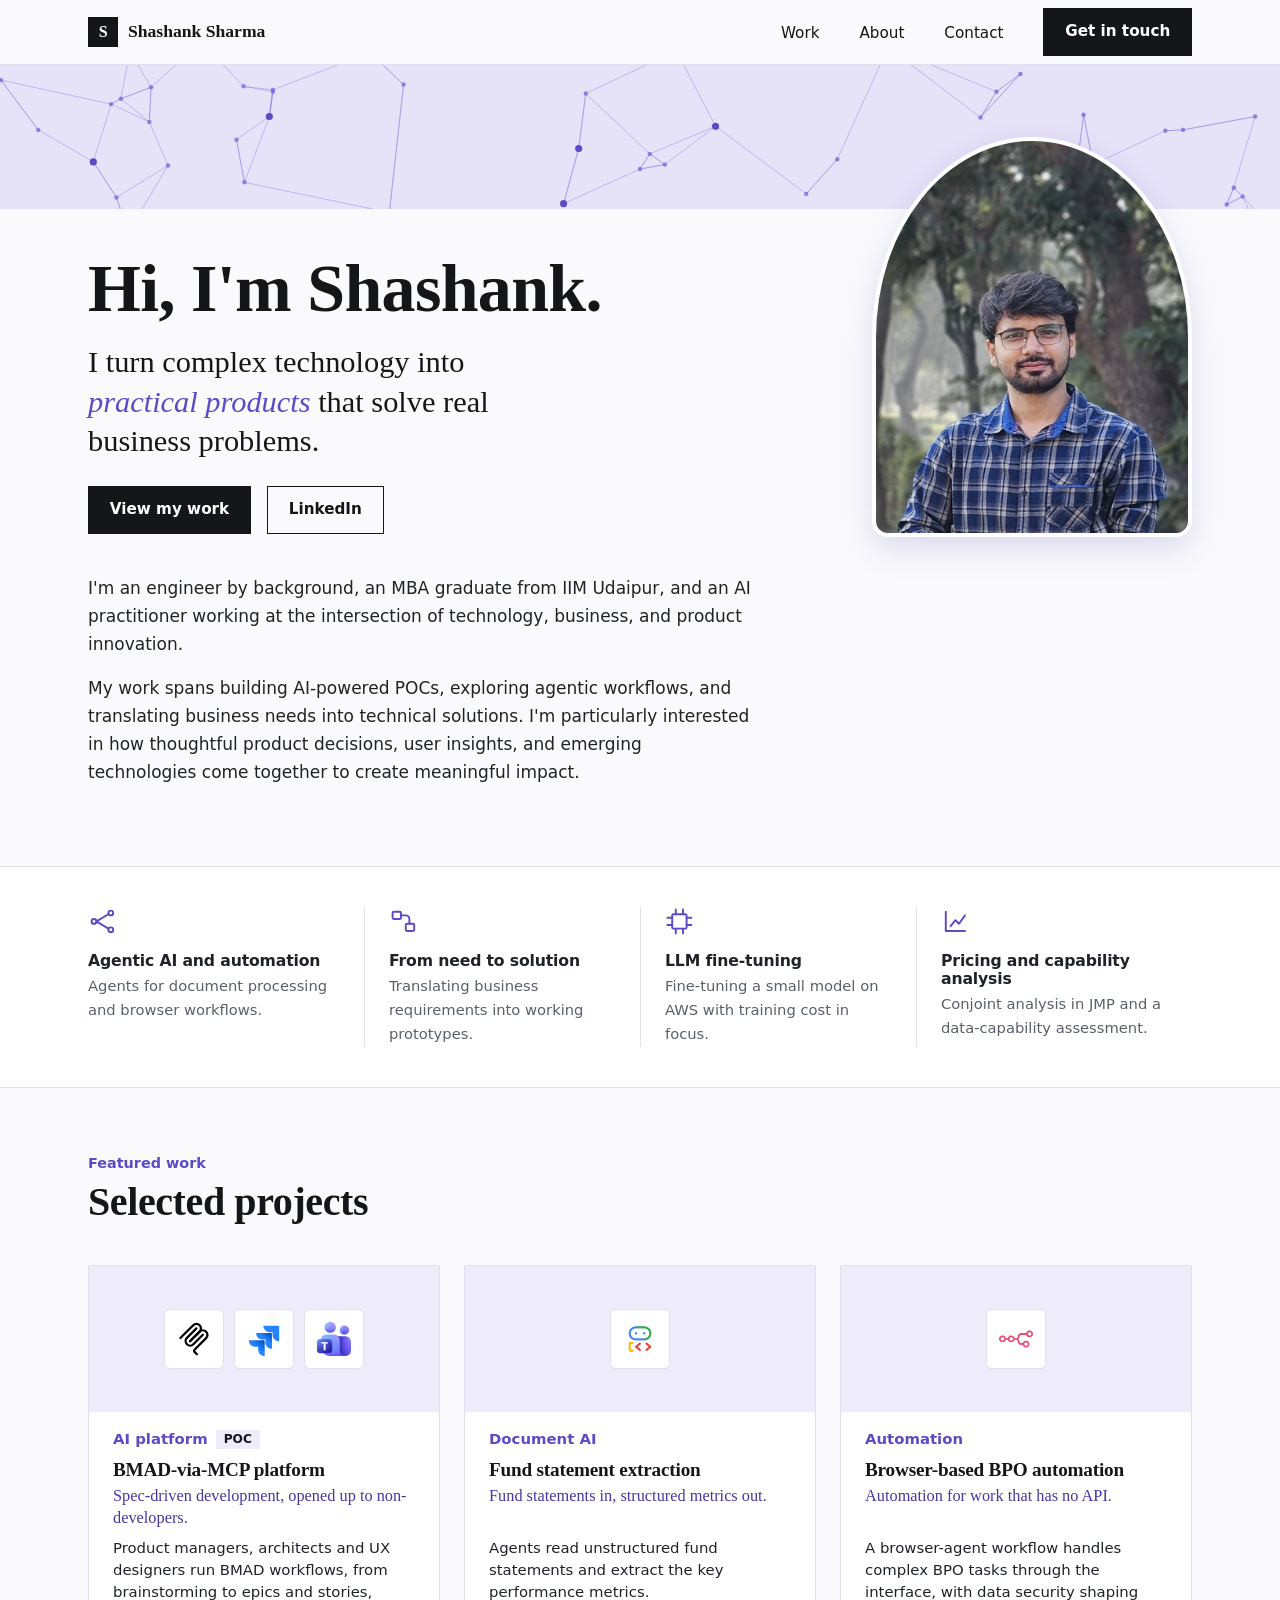
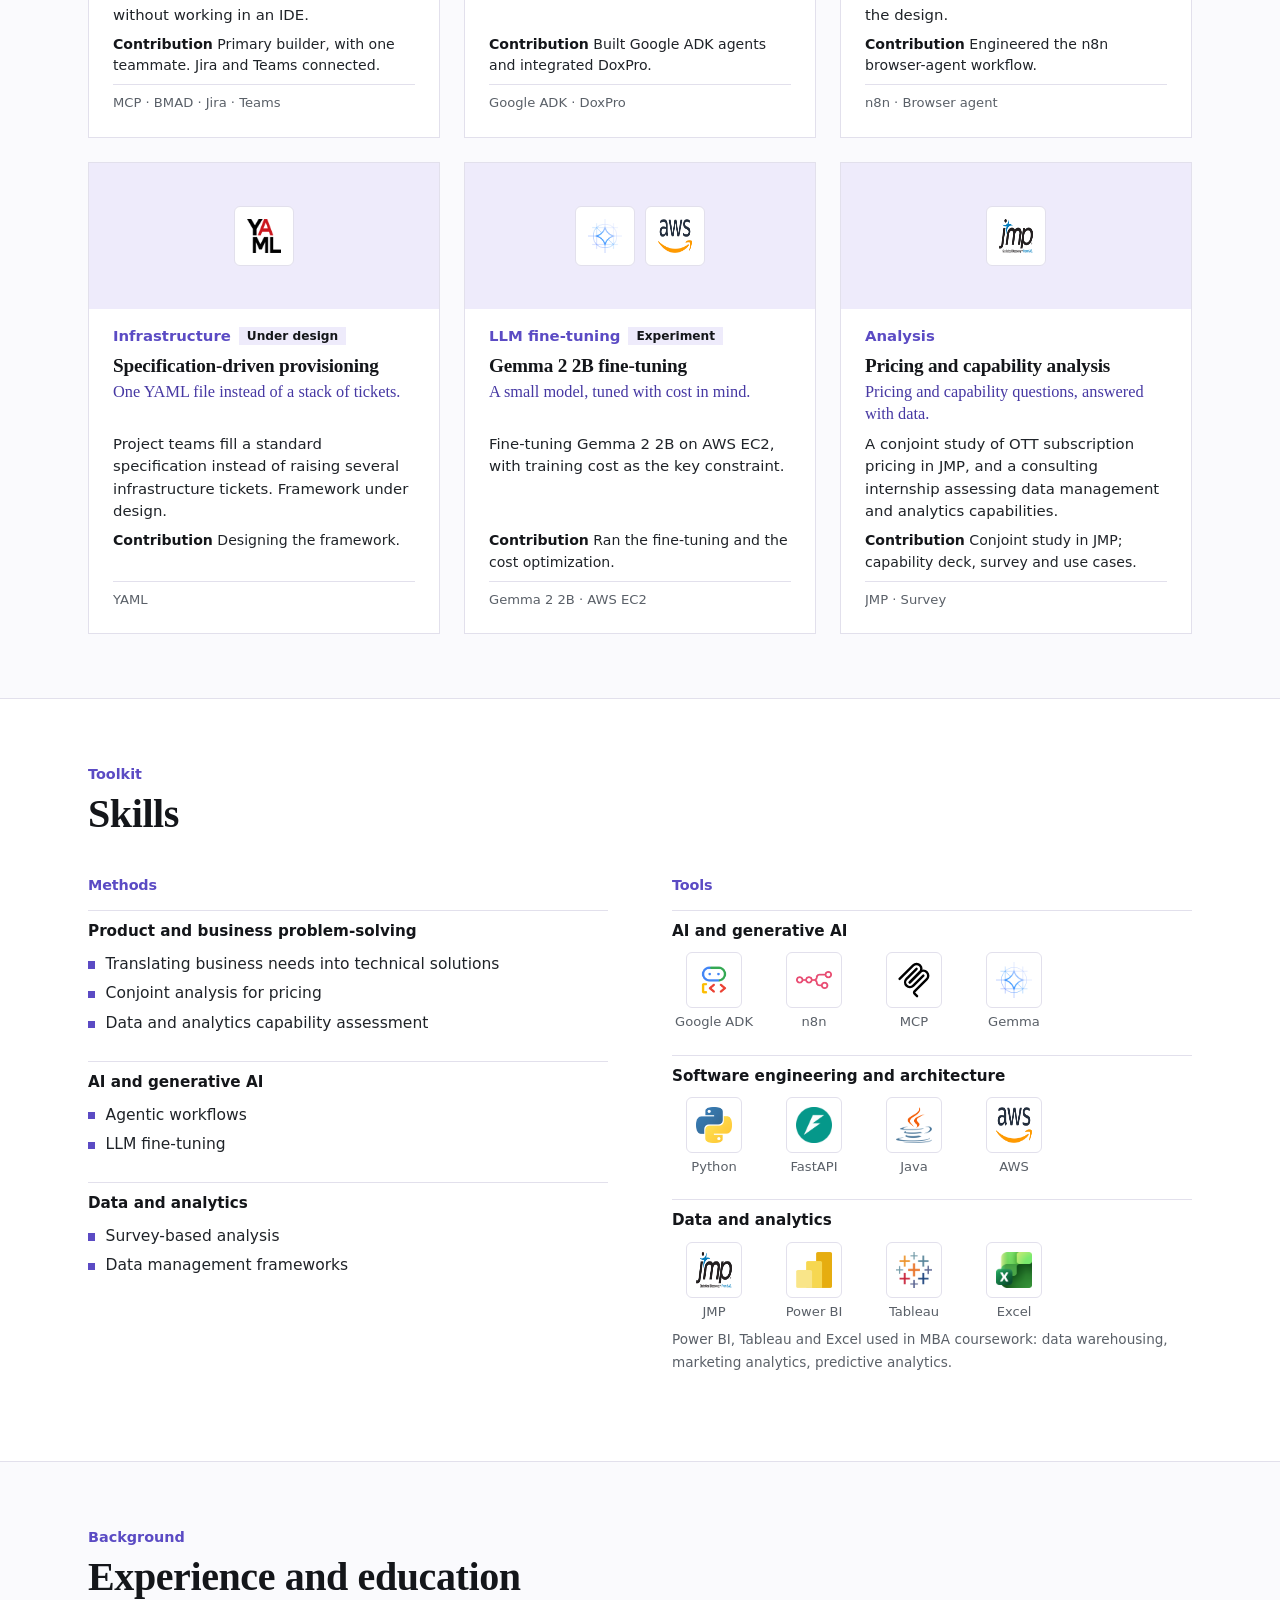
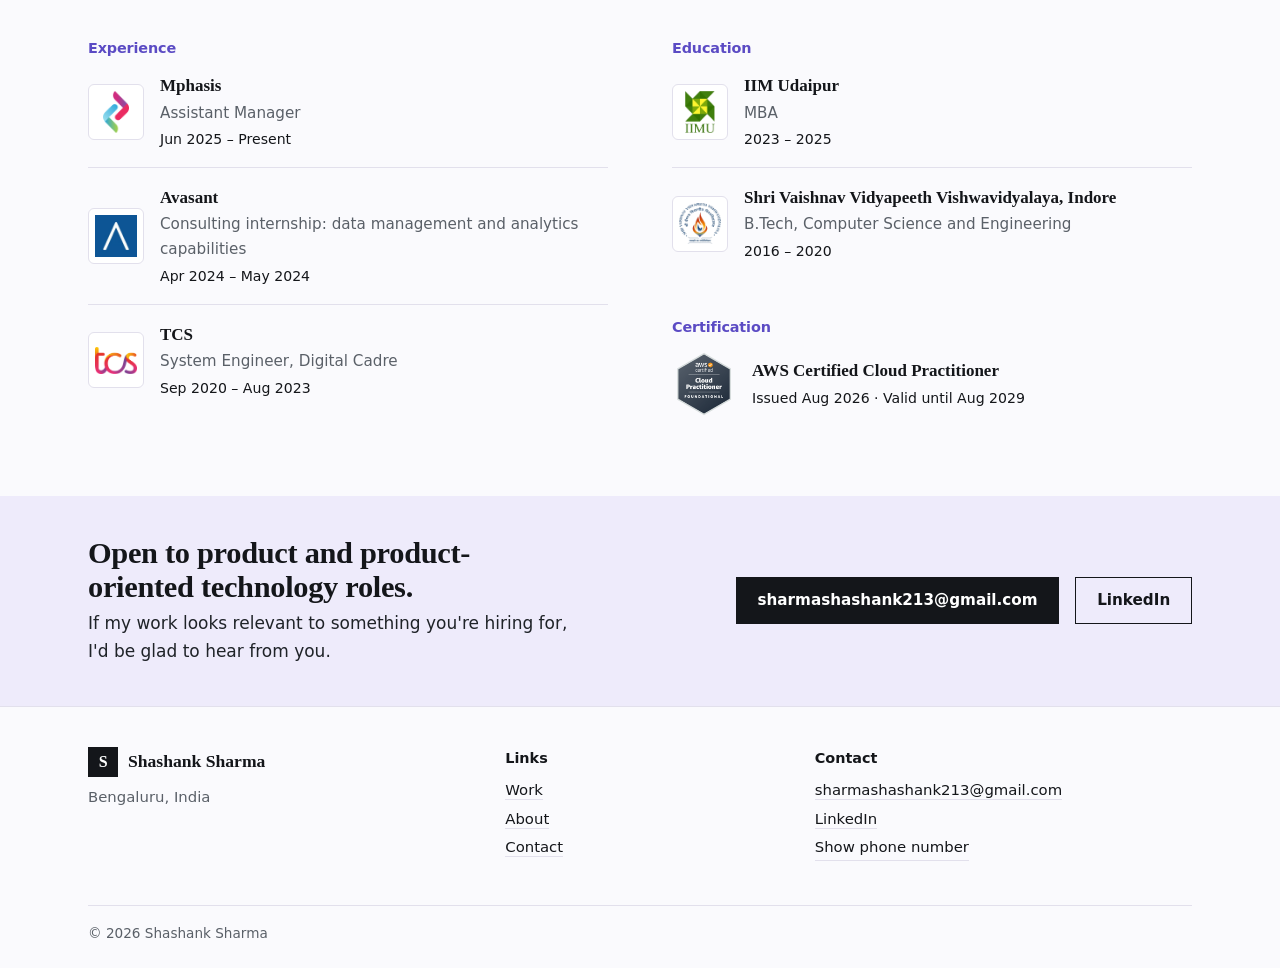
==== index.html @ fd6fa252 "Add files via upload" ====
<!doctype html>
<html lang="en"><head><meta charset="utf-8"><meta name="viewport" content="width=device-width,initial-scale=1">
<title>Shashank Sharma — Product and AI work</title>
<meta name="description" content="Portfolio of Shashank Sharma: AI proofs of concept, agentic workflows and business-focused technology work.">
<meta name="theme-color" content="#14161A">
<link rel="stylesheet" href="assets/css/tokens.css"><link rel="stylesheet" href="assets/css/base.css"><link rel="stylesheet" href="assets/css/components.css">
</head><body>
<a class="skip" href="#main">Skip to content</a>
<header class="site-header"><div class="wrap">
  <a class="brand" href="#top"><span class="mark" aria-hidden="true">S</span>Shashank Sharma</a>
  <nav class="nav" aria-label="Primary"><button class="nav-toggle" aria-expanded="false" aria-controls="nav-list">Menu</button>
  <ul id="nav-list"><li><a href="#work">Work</a></li><li><a href="#about">About</a></li><li><a href="#contact">Contact</a></li><li><a class="btn dark" href="mailto:sharmashashank213@gmail.com">Get in touch</a></li></ul></nav>
</div></header>
<main id="main">
<section class="hero" id="top">
  <div class="cover" aria-hidden="true"><svg viewBox="0 0 1440 240" preserveAspectRatio="xMidYMid slice" focusable="false"><g class="cl"><line x1="651" y1="133" x2="659" y2="71"/><line x1="651" y1="133" x2="634" y2="195"/><line x1="1331" y1="112" x2="1311" y2="113"/><line x1="1331" y1="112" x2="1412" y2="97"/><line x1="731" y1="139" x2="748" y2="151"/><line x1="731" y1="139" x2="720" y2="156"/><line x1="266" y1="123" x2="303" y2="97"/><line x1="266" y1="123" x2="275" y2="171"/><line x1="907" y1="184" x2="942" y2="145"/><line x1="907" y1="184" x2="805" y2="108"/><line x1="136" y1="77" x2="125" y2="83"/><line x1="136" y1="77" x2="170" y2="64"/><line x1="131" y1="188" x2="144" y2="228"/><line x1="131" y1="188" x2="105" y2="148"/><line x1="999" y1="19" x2="1103" y2="98"/><line x1="999" y1="19" x2="1121" y2="69"/><line x1="1414" y1="222" x2="1437" y2="229"/><line x1="1414" y1="222" x2="1398" y2="187"/><line x1="942" y1="145" x2="907" y2="184"/><line x1="942" y1="145" x2="999" y2="19"/><line x1="227" y1="13" x2="274" y2="63"/><line x1="227" y1="13" x2="170" y2="64"/><line x1="761" y1="23" x2="805" y2="108"/><line x1="761" y1="23" x2="659" y2="71"/><line x1="274" y1="63" x2="307" y2="69"/><line x1="274" y1="63" x2="307" y2="67"/><line x1="43" y1="112" x2="1" y2="56"/><line x1="43" y1="112" x2="105" y2="148"/><line x1="634" y1="195" x2="651" y2="133"/><line x1="634" y1="195" x2="720" y2="156"/><line x1="748" y1="151" x2="731" y2="139"/><line x1="748" y1="151" x2="720" y2="156"/><line x1="720" y1="156" x2="731" y2="139"/><line x1="720" y1="156" x2="748" y2="151"/><line x1="659" y1="71" x2="651" y2="133"/><line x1="659" y1="71" x2="731" y2="139"/><line x1="1437" y1="229" x2="1414" y2="222"/><line x1="1437" y1="229" x2="1398" y2="187"/><line x1="1210" y1="166" x2="1230" y2="151"/><line x1="1210" y1="166" x2="1219" y2="95"/><line x1="454" y1="61" x2="416" y2="25"/><line x1="454" y1="61" x2="438" y2="205"/><line x1="416" y1="25" x2="454" y2="61"/><line x1="416" y1="25" x2="307" y2="67"/><line x1="1103" y1="98" x2="1121" y2="69"/><line x1="1103" y1="98" x2="1148" y2="49"/><line x1="1219" y1="95" x2="1230" y2="151"/><line x1="1219" y1="95" x2="1210" y2="166"/><line x1="1380" y1="196" x2="1398" y2="187"/><line x1="1380" y1="196" x2="1388" y2="177"/><line x1="1" y1="56" x2="43" y2="112"/><line x1="1" y1="56" x2="125" y2="83"/><line x1="1311" y1="113" x2="1331" y2="112"/><line x1="1311" y1="113" x2="1230" y2="151"/><line x1="1412" y1="97" x2="1331" y2="112"/><line x1="1412" y1="97" x2="1388" y2="177"/><line x1="105" y1="148" x2="131" y2="188"/><line x1="105" y1="148" x2="125" y2="83"/><line x1="1121" y1="69" x2="1148" y2="49"/><line x1="1121" y1="69" x2="1103" y2="98"/><line x1="125" y1="83" x2="136" y2="77"/><line x1="125" y1="83" x2="168" y2="103"/><line x1="1388" y1="177" x2="1398" y2="187"/><line x1="1388" y1="177" x2="1380" y2="196"/><line x1="170" y1="64" x2="136" y2="77"/><line x1="170" y1="64" x2="168" y2="103"/><line x1="146" y1="23" x2="170" y2="64"/><line x1="146" y1="23" x2="136" y2="77"/><line x1="1148" y1="49" x2="1121" y2="69"/><line x1="1148" y1="49" x2="1103" y2="98"/><line x1="805" y1="108" x2="748" y2="151"/><line x1="805" y1="108" x2="731" y2="139"/><line x1="275" y1="171" x2="266" y2="123"/><line x1="275" y1="171" x2="303" y2="97"/><line x1="189" y1="152" x2="168" y2="103"/><line x1="189" y1="152" x2="131" y2="188"/><line x1="168" y1="103" x2="170" y2="64"/><line x1="168" y1="103" x2="136" y2="77"/><line x1="307" y1="69" x2="307" y2="67"/><line x1="307" y1="69" x2="303" y2="97"/><line x1="1398" y1="187" x2="1388" y2="177"/><line x1="1398" y1="187" x2="1380" y2="196"/><line x1="438" y1="205" x2="454" y2="61"/><line x1="438" y1="205" x2="275" y2="171"/><line x1="303" y1="97" x2="307" y2="69"/><line x1="303" y1="97" x2="307" y2="67"/><line x1="1230" y1="151" x2="1210" y2="166"/><line x1="1230" y1="151" x2="1219" y2="95"/><line x1="144" y1="228" x2="131" y2="188"/><line x1="144" y1="228" x2="189" y2="152"/><line x1="307" y1="67" x2="307" y2="69"/><line x1="307" y1="67" x2="303" y2="97"/></g><g class="cn"><circle cx="651" cy="133" r="4" class="hi"/><circle cx="1331" cy="112" r="2.5" class=""/><circle cx="731" cy="139" r="2.5" class=""/><circle cx="266" cy="123" r="2.5" class=""/><circle cx="907" cy="184" r="2.5" class=""/><circle cx="136" cy="77" r="2.5" class=""/><circle cx="131" cy="188" r="2.5" class=""/><circle cx="999" cy="19" r="4" class="hi"/><circle cx="1414" cy="222" r="2.5" class=""/><circle cx="942" cy="145" r="2.5" class=""/><circle cx="227" cy="13" r="2.5" class=""/><circle cx="761" cy="23" r="2.5" class=""/><circle cx="274" cy="63" r="2.5" class=""/><circle cx="43" cy="112" r="2.5" class=""/><circle cx="634" cy="195" r="4" class="hi"/><circle cx="748" cy="151" r="2.5" class=""/><circle cx="720" cy="156" r="2.5" class=""/><circle cx="659" cy="71" r="2.5" class=""/><circle cx="1437" cy="229" r="2.5" class=""/><circle cx="1210" cy="166" r="2.5" class=""/><circle cx="454" cy="61" r="2.5" class=""/><circle cx="416" cy="25" r="4" class="hi"/><circle cx="1103" cy="98" r="2.5" class=""/><circle cx="1219" cy="95" r="2.5" class=""/><circle cx="1380" cy="196" r="2.5" class=""/><circle cx="1" cy="56" r="2.5" class=""/><circle cx="1311" cy="113" r="2.5" class=""/><circle cx="1412" cy="97" r="2.5" class=""/><circle cx="105" cy="148" r="4" class="hi"/><circle cx="1121" cy="69" r="2.5" class=""/><circle cx="125" cy="83" r="2.5" class=""/><circle cx="1388" cy="177" r="2.5" class=""/><circle cx="170" cy="64" r="2.5" class=""/><circle cx="146" cy="23" r="2.5" class=""/><circle cx="1148" cy="49" r="2.5" class=""/><circle cx="805" cy="108" r="4" class="hi"/><circle cx="275" cy="171" r="2.5" class=""/><circle cx="189" cy="152" r="2.5" class=""/><circle cx="168" cy="103" r="2.5" class=""/><circle cx="307" cy="69" r="2.5" class=""/><circle cx="1398" cy="187" r="2.5" class=""/><circle cx="438" cy="205" r="2.5" class=""/><circle cx="303" cy="97" r="4" class="hi"/><circle cx="1230" cy="151" r="2.5" class=""/><circle cx="144" cy="228" r="2.5" class=""/><circle cx="307" cy="67" r="2.5" class=""/></g></svg></div>
  <div class="wrap hero-grid">
    <div class="hero-text">
      <h1>Hi, I'm Shashank.</h1>
      <p class="position">I turn complex technology into <em>practical products</em> that solve real business problems.</p>
      <div class="btns"><a class="btn dark" href="#work">View my work</a><a class="btn" href="https://www.linkedin.com/in/shashank-sharma-iimu/" rel="noopener">LinkedIn</a></div>
      <p>I'm an engineer by background, an MBA graduate from IIM Udaipur, and an AI practitioner working at the intersection of technology, business, and product innovation.</p>
      <p>My work spans building AI-powered POCs, exploring agentic workflows, and translating business needs into technical solutions. I'm particularly interested in how thoughtful product decisions, user insights, and emerging technologies come together to create meaningful impact.</p>
    </div>
    <div class="portrait"><img src="assets/img/photo.jpg" alt="Shashank Sharma" width="800" height="1000" fetchpriority="high"></div>
  </div>
</section>
<section class="focus"><div class="wrap"><ul>
  <li><svg viewBox="0 0 24 24" fill="none" stroke="currentColor" stroke-width="1.6" stroke-linecap="round" stroke-linejoin="round" aria-hidden="true"><circle cx="5" cy="12" r="2"/><circle cx="19" cy="5" r="2"/><circle cx="19" cy="19" r="2"/><path d="M7 12l10-6M7 12l10 6"/></svg><h3>Agentic AI and automation</h3><p>Agents for document processing and browser workflows.</p></li>
  <li><svg viewBox="0 0 24 24" fill="none" stroke="currentColor" stroke-width="1.6" stroke-linecap="round" stroke-linejoin="round" aria-hidden="true"><rect x="3" y="4" width="7" height="6" rx="1"/><rect x="14" y="14" width="7" height="6" rx="1"/><path d="M10 7h4a3 3 0 013 3v4"/></svg><h3>From need to solution</h3><p>Translating business requirements into working prototypes.</p></li>
  <li><svg viewBox="0 0 24 24" fill="none" stroke="currentColor" stroke-width="1.6" stroke-linecap="round" stroke-linejoin="round" aria-hidden="true"><rect x="6" y="6" width="12" height="12" rx="1"/><path d="M9 2v4M15 2v4M9 18v4M15 18v4M2 9h4M2 15h4M18 9h4M18 15h4"/></svg><h3>LLM fine-tuning</h3><p>Fine-tuning a small model on AWS with training cost in focus.</p></li>
  <li><svg viewBox="0 0 24 24" fill="none" stroke="currentColor" stroke-width="1.6" stroke-linecap="round" stroke-linejoin="round" aria-hidden="true"><path d="M4 20V4M4 20h16"/><path d="M8 16l4-5 3 3 5-7"/></svg><h3>Pricing and capability analysis</h3><p>Conjoint analysis in JMP and a data-capability assessment.</p></li>
</ul></div></section>
<section class="section" id="work"><div class="wrap">
  <p class="eyebrow">Featured work</p><h2>Selected projects</h2>
  <div class="cards"><article class="card"><div class="card-visual"><span class="lg"><img src="assets/img/tool-mcp.svg" alt="" width="34" height="34" loading="lazy"></span><span class="lg"><img src="assets/img/tool-jira.svg" alt="" width="34" height="34" loading="lazy"></span><span class="lg"><img src="assets/img/tool-teams.png" alt="" width="34" height="34" loading="lazy"></span></div><div class="card-body"><p class="kicker">AI platform<span class="status">POC</span></p><h3>BMAD-via-MCP platform</h3><p class="hook">Spec-driven development, opened up to non-developers.</p><p class="summary">Product managers, architects and UX designers run BMAD workflows, from brainstorming to epics and stories, without working in an IDE.</p><p class="contrib"><span>Contribution</span> Primary builder, with one teammate. Jira and Teams connected.</p><p class="built">MCP · BMAD · Jira · Teams</p></div></article><article class="card"><div class="card-visual"><span class="lg"><img src="assets/img/tool-google-adk.png" alt="" width="34" height="34" loading="lazy"></span></div><div class="card-body"><p class="kicker">Document AI</p><h3>Fund statement extraction</h3><p class="hook">Fund statements in, structured metrics out.</p><p class="summary">Agents read unstructured fund statements and extract the key performance metrics.</p><p class="contrib"><span>Contribution</span> Built Google ADK agents and integrated DoxPro.</p><p class="built">Google ADK · DoxPro</p></div></article><article class="card"><div class="card-visual"><span class="lg"><img src="assets/img/tool-n8n.webp" alt="" width="34" height="34" loading="lazy"></span></div><div class="card-body"><p class="kicker">Automation</p><h3>Browser-based BPO automation</h3><p class="hook">Automation for work that has no API.</p><p class="summary">A browser-agent workflow handles complex BPO tasks through the interface, with data security shaping the design.</p><p class="contrib"><span>Contribution</span> Engineered the n8n browser-agent workflow.</p><p class="built">n8n · Browser agent</p></div></article><article class="card"><div class="card-visual"><span class="lg"><img src="assets/img/tool-yaml.png" alt="" width="34" height="34" loading="lazy"></span></div><div class="card-body"><p class="kicker">Infrastructure<span class="status">Under design</span></p><h3>Specification-driven provisioning</h3><p class="hook">One YAML file instead of a stack of tickets.</p><p class="summary">Project teams fill a standard specification instead of raising several infrastructure tickets. Framework under design.</p><p class="contrib"><span>Contribution</span> Designing the framework.</p><p class="built">YAML</p></div></article><article class="card"><div class="card-visual"><span class="lg"><img src="assets/img/tool-gemma.png" alt="" width="34" height="34" loading="lazy"></span><span class="lg"><img src="assets/img/tool-aws.webp" alt="" width="34" height="34" loading="lazy"></span></div><div class="card-body"><p class="kicker">LLM fine-tuning<span class="status">Experiment</span></p><h3>Gemma 2 2B fine-tuning</h3><p class="hook">A small model, tuned with cost in mind.</p><p class="summary">Fine-tuning Gemma 2 2B on AWS EC2, with training cost as the key constraint.</p><p class="contrib"><span>Contribution</span> Ran the fine-tuning and the cost optimization.</p><p class="built">Gemma 2 2B · AWS EC2</p></div></article><article class="card"><div class="card-visual"><span class="lg"><img src="assets/img/tool-jmp.png" alt="" width="34" height="34" loading="lazy"></span></div><div class="card-body"><p class="kicker">Analysis</p><h3>Pricing and capability analysis</h3><p class="hook">Pricing and capability questions, answered with data.</p><p class="summary">A conjoint study of OTT subscription pricing in JMP, and a consulting internship assessing data management and analytics capabilities.</p><p class="contrib"><span>Contribution</span> Conjoint study in JMP; capability deck, survey and use cases.</p><p class="built">JMP · Survey</p></div></article></div>
</div></section>
<section class="section alt" id="skills"><div class="wrap"><p class="eyebrow">Toolkit</p><h2>Skills</h2><div class="skills"><div><h3>Methods</h3><div class="sk-block"><h4>Product and business problem-solving</h4><ul class="methods"><li>Translating business needs into technical solutions</li><li>Conjoint analysis for pricing</li><li>Data and analytics capability assessment</li></ul></div><div class="sk-block"><h4>AI and generative AI</h4><ul class="methods"><li>Agentic workflows</li><li>LLM fine-tuning</li></ul></div><div class="sk-block"><h4>Data and analytics</h4><ul class="methods"><li>Survey-based analysis</li><li>Data management frameworks</li></ul></div></div><div><h3>Tools</h3><div class="sk-block"><h4>AI and generative AI</h4><ul class="tools"><li class="tool"><span class="tool-ic"><img src="assets/img/tool-google-adk.png" alt="" width="40" height="40" loading="lazy"></span><span class="tool-n">Google ADK</span></li><li class="tool"><span class="tool-ic"><img src="assets/img/tool-n8n.webp" alt="" width="40" height="40" loading="lazy"></span><span class="tool-n">n8n</span></li><li class="tool"><span class="tool-ic"><img src="assets/img/tool-mcp.svg" alt="" width="40" height="40" loading="lazy"></span><span class="tool-n">MCP</span></li><li class="tool"><span class="tool-ic"><img src="assets/img/tool-gemma.png" alt="" width="40" height="40" loading="lazy"></span><span class="tool-n">Gemma</span></li></ul></div><div class="sk-block"><h4>Software engineering and architecture</h4><ul class="tools"><li class="tool"><span class="tool-ic"><img src="assets/img/tool-python.webp" alt="" width="40" height="40" loading="lazy"></span><span class="tool-n">Python</span></li><li class="tool"><span class="tool-ic"><img src="assets/img/tool-fastapi.png" alt="" width="40" height="40" loading="lazy"></span><span class="tool-n">FastAPI</span></li><li class="tool"><span class="tool-ic"><img src="assets/img/tool-java.png" alt="" width="40" height="40" loading="lazy"></span><span class="tool-n">Java</span></li><li class="tool"><span class="tool-ic"><img src="assets/img/tool-aws.webp" alt="" width="40" height="40" loading="lazy"></span><span class="tool-n">AWS</span></li></ul></div><div class="sk-block"><h4>Data and analytics</h4><ul class="tools"><li class="tool"><span class="tool-ic"><img src="assets/img/tool-jmp.png" alt="" width="40" height="40" loading="lazy"></span><span class="tool-n">JMP</span></li><li class="tool"><span class="tool-ic"><img src="assets/img/tool-power-bi.png" alt="" width="40" height="40" loading="lazy"></span><span class="tool-n">Power BI</span></li><li class="tool"><span class="tool-ic"><img src="assets/img/tool-tableau.png" alt="" width="40" height="40" loading="lazy"></span><span class="tool-n">Tableau</span></li><li class="tool"><span class="tool-ic"><img src="assets/img/tool-excel.png" alt="" width="40" height="40" loading="lazy"></span><span class="tool-n">Excel</span></li></ul><p class="sk-note">Power BI, Tableau and Excel used in MBA coursework: data warehousing, marketing analytics, predictive analytics.</p></div></div></div></div></section>
<section class="section" id="about"><div class="wrap"><p class="eyebrow">Background</p><h2>Experience and education</h2><div class="about"><div><h3 class="tl-head">Experience</h3><ul class="timeline"><li><span class="logo img"><img src="assets/img/org-mphasis.png" alt="" width="48" height="48" loading="lazy"></span><div class="t-body"><strong>Mphasis</strong><span>Assistant Manager</span><span class="when">Jun 2025 – Present</span></div></li><li><span class="logo img"><img src="assets/img/org-avasant.png" alt="" width="48" height="48" loading="lazy"></span><div class="t-body"><strong>Avasant</strong><span>Consulting internship: data management and analytics capabilities</span><span class="when">Apr 2024 – May 2024</span></div></li><li><span class="logo img"><img src="assets/img/org-tcs.png" alt="" width="48" height="48" loading="lazy"></span><div class="t-body"><strong>TCS</strong><span>System Engineer, Digital Cadre</span><span class="when">Sep 2020 – Aug 2023</span></div></li></ul></div><div><h3 class="tl-head">Education</h3><ul class="timeline"><li><span class="logo img"><img src="assets/img/org-iim-udaipur.png" alt="" width="48" height="48" loading="lazy"></span><div class="t-body"><strong>IIM Udaipur</strong><span>MBA</span><span class="when">2023 – 2025</span></div></li><li><span class="logo img"><img src="assets/img/org-svvv.png" alt="" width="48" height="48" loading="lazy"></span><div class="t-body"><strong>Shri Vaishnav Vidyapeeth Vishwavidyalaya, Indore</strong><span>B.Tech, Computer Science and Engineering</span><span class="when">2016 – 2020</span></div></li></ul><h3 class="tl-head">Certification</h3><ul class="timeline"><li><span class="logo badge"><img src="assets/img/aws-ccp.png" alt="AWS Certified Cloud Practitioner badge" width="64" height="64" loading="lazy"></span><div class="t-body"><strong>AWS Certified Cloud Practitioner</strong><span class="when">Issued Aug 2026 · Valid until Aug 2029</span></div></li></ul></div></div></div></section>
<section class="cta" id="contact"><div class="wrap"><div><h2>Open to product and product-oriented technology roles.</h2><p>If my work looks relevant to something you're hiring for, I'd be glad to hear from you.</p></div><div class="btns"><a class="btn dark" href="mailto:sharmashashank213@gmail.com">sharmashashank213@gmail.com</a><a class="btn" href="https://www.linkedin.com/in/shashank-sharma-iimu/" rel="noopener">LinkedIn</a></div></div></section>
</main>
<footer class="site-footer"><div class="wrap foot">
  <div><a class="brand" href="#top"><span class="mark" aria-hidden="true">S</span>Shashank Sharma</a><p>Bengaluru, India</p></div>
  <div><h4>Links</h4><ul><li><a href="#work">Work</a></li><li><a href="#about">About</a></li><li><a href="#contact">Contact</a></li></ul></div>
  <div><h4>Contact</h4><ul><li><a href="mailto:sharmashashank213@gmail.com">sharmashashank213@gmail.com</a></li><li><a href="https://www.linkedin.com/in/shashank-sharma-iimu/" rel="noopener">LinkedIn</a></li><li class="phone"><button type="button" class="linklike" data-phone="NzM4NzQgMzQyNDkgMTkr">Show phone number</button></li></ul></div>
</div><div class="wrap"><p class="copy">© 2026 Shashank Sharma</p></div></footer>
<script src="assets/js/nav.js"></script><script src="assets/js/contact.js"></script>
</body></html>
---- assets/css/tokens.css ----
:root{
  --bg:#FAFAFD; --paper:#FFFFFF; --ink:#14161A; --text:#1F2328; --muted:#5A6068; --line:#E2E0EC; --surface:#F3F2F9;
  --accent:#5B4BC4; --accent-t:#EEEBFB; --accent-d:#4638A3; --cover-bg:#E6E2F8;
  --serif:Charter,"Iowan Old Style","Palatino Linotype",Georgia,serif;
  --sans:system-ui,-apple-system,"Segoe UI",Roboto,"Helvetica Neue",Arial,sans-serif;
  --s1:.25rem;--s2:.5rem;--s3:1rem;--s4:1.5rem;--s5:2.5rem;--s6:4rem;--s7:6rem;
  --measure:62ch; --wrap:72rem; --c:var(--accent); --c-t:var(--accent-t);
  --cover-h:9rem; --cover-stroke:#8E82E0; --cover-stroke-o:.5; --cover-node:#7A6CDB; --cover-node-o:.8; --cover-hi:#5B4BC4;
  --portrait-overlap:4.5rem; --portrait-overlap-narrow:1.5rem; --portrait-max:20rem; --portrait-max-narrow:9.5rem;
  --position-measure:30ch;
}
---- assets/css/base.css ----
*,*::before,*::after{box-sizing:border-box}
html{scroll-behavior:smooth;-webkit-text-size-adjust:100%}
@media (prefers-reduced-motion:reduce){html{scroll-behavior:auto}*{transition:none!important}}
body{margin:0;background:var(--bg);color:var(--text);font:1.0625rem/1.65 var(--sans)}
h1,h2,h3{font-family:var(--serif);font-weight:600;line-height:1.15;margin:0;letter-spacing:-.01em}
h1{font-size:clamp(2.6rem,6vw,4.25rem)}
h2{font-size:1.5rem}
h3{font-size:clamp(1.4rem,2.4vw,1.75rem)}
p{margin:0 0 var(--s3);max-width:var(--measure)}
a{color:var(--accent);text-underline-offset:.2em;text-decoration-thickness:1px}
a:hover{text-decoration-thickness:2px}
:focus-visible{outline:2px solid var(--accent);outline-offset:3px}
.wrap{max-width:var(--wrap);margin:0 auto;padding:0 var(--s4)}
.skip{position:absolute;left:-999px;top:0;background:var(--text);color:var(--bg);padding:var(--s2) var(--s3);z-index:10}
.skip:focus{left:var(--s3);top:var(--s3)}
---- assets/css/components.css ----
.site-header{background:rgba(250,250,253,.94);backdrop-filter:blur(6px);border-bottom:1px solid var(--line);position:sticky;top:0;z-index:20}
.site-header .wrap{display:flex;align-items:center;justify-content:space-between;min-height:4rem}
.brand{display:inline-flex;align-items:center;gap:.6rem;font-family:var(--serif);font-weight:600;font-size:1.1rem;color:var(--ink);text-decoration:none}
.mark{display:grid;place-items:center;width:1.9rem;height:1.9rem;background:var(--ink);color:#fff;font-size:1rem}
.wordmark{font-family:var(--serif);font-weight:600;color:var(--ink);text-decoration:none}
.nav ul{display:flex;align-items:center;gap:var(--s5);list-style:none;margin:0;padding:0}
.nav a:not(.btn){color:var(--ink);text-decoration:none;font-size:.95rem;padding:var(--s2) 0;border-bottom:2px solid transparent}
.nav a:not(.btn):hover{border-color:var(--accent)}
.nav-toggle{display:none;background:none;border:1px solid var(--ink);color:var(--ink);font:inherit;padding:var(--s2) var(--s3);cursor:pointer}
@media (max-width:760px){.nav-toggle{display:block}
 .nav ul{display:none;position:absolute;left:0;right:0;top:4rem;background:var(--bg);border-bottom:1px solid var(--line);flex-direction:column;align-items:stretch;gap:0;padding:var(--s2) var(--s4) var(--s3)}
 .nav ul.open{display:flex}.nav a{display:block;padding:var(--s3) 0}.nav a.btn{text-align:center;margin-top:var(--s2)}}
.btn{display:inline-block;padding:.65rem 1.3rem;background:transparent;border:1.5px solid var(--ink);color:var(--ink);text-decoration:none;font-weight:600;font-size:.95rem;transition:background .15s,color .15s,border-color .15s}
.btn:hover{background:var(--ink);color:#fff}
.btn.dark{background:var(--ink);color:#fff}.btn.dark:hover{background:var(--accent);border-color:var(--accent)}
.btns{display:flex;flex-wrap:wrap;gap:var(--s3);margin-top:var(--s4)}
/* hero */
.hero{background:var(--bg);padding-bottom:var(--s6)}
.cover{height:var(--cover-h);background:var(--cover-bg);overflow:hidden}
.cover svg{width:100%;height:100%;display:block}
.cover .cl{stroke:var(--cover-stroke);stroke-opacity:var(--cover-stroke-o);stroke-width:1}
.cover .cn circle{fill:var(--cover-node);fill-opacity:var(--cover-node-o)}.cover .cn .hi{fill:var(--cover-hi);fill-opacity:1}
.hero-grid{display:grid;grid-template-columns:1.25fr .75fr;gap:var(--s5);align-items:start}
.hero-text{padding-top:var(--s5)}
.portrait{margin-top:calc(-1 * var(--portrait-overlap));max-width:var(--portrait-max);justify-self:end;width:100%;aspect-ratio:4/5;border:4px solid #fff;border-radius:50% 50% var(--s3) var(--s3);overflow:hidden;background:var(--surface);box-shadow:0 12px 32px rgba(70,56,163,.16)}
.portrait img{width:100%;height:100%;display:block;object-fit:cover;object-position:center 20%}
@media (max-width:860px){.hero-grid{grid-template-columns:1fr}.portrait{order:-1;margin-top:calc(-1 * var(--portrait-overlap-narrow));justify-self:start;max-width:var(--portrait-max-narrow)}.hero-text{padding-top:0}}
h1{color:var(--ink)}
.position{font-family:var(--serif);font-size:clamp(1.35rem,2.8vw,1.9rem);line-height:1.3;margin:var(--s3) 0 0;max-width:var(--position-measure);color:var(--ink)}
.position em{color:var(--accent)}
.hero-text .btns{margin:var(--s4) 0 var(--s5)}
/* focus strip */
.focus{background:var(--paper);border-block:1px solid var(--line)}
.focus ul{list-style:none;margin:0;padding:var(--s5) 0;display:grid;grid-template-columns:repeat(4,1fr)}
.focus li{padding:0 var(--s4);border-left:1px solid var(--line)}.focus li:first-child{border-left:0;padding-left:0}
.focus svg{width:1.8rem;height:1.8rem;color:var(--accent);margin-bottom:var(--s2)}
.focus h3{font-family:var(--sans);font-size:.98rem;font-weight:700;margin-bottom:var(--s1)}
.focus p{font-size:.92rem;color:var(--muted);margin:0}
@media (max-width:900px){.focus ul{grid-template-columns:1fr 1fr;gap:var(--s4) 0}.focus li:nth-child(odd){border-left:0;padding-left:0}}
@media (max-width:520px){.focus ul{grid-template-columns:1fr}.focus li{border-left:0;padding:0}}
/* sections */
.section{padding:var(--s6) 0}.section.alt{background:var(--paper);border-block:1px solid var(--line)}
.eyebrow{font-size:.9rem;font-weight:600;color:var(--accent);margin:0 0 var(--s1)}
h2{font-size:clamp(1.8rem,3.4vw,2.5rem);margin-bottom:var(--s5);color:var(--ink)}
/* project cards (compact) */
.cards{display:grid;grid-template-columns:repeat(3,1fr);gap:var(--s4)}
@media (max-width:1000px){.cards{grid-template-columns:repeat(2,1fr)}}
@media (max-width:640px){.cards{grid-template-columns:1fr}}
.card{display:flex;flex-direction:column;background:var(--paper);border:1px solid var(--line);transition:box-shadow .15s,transform .15s}
.card:hover{box-shadow:0 8px 24px rgba(70,56,163,.10)}
.card-visual{margin:0;aspect-ratio:2.4/1;background:var(--accent-t);display:flex;align-items:center;justify-content:center;gap:.6rem}
.card-visual .lg{display:grid;place-items:center;width:3.75rem;height:3.75rem;background:#fff;border:1px solid var(--line);border-radius:6px}
.card-visual .lg img{max-width:2.4rem;max-height:2.4rem}
.card-body{display:flex;flex-direction:column;flex:1;padding:var(--s3) var(--s4) var(--s4)}
.kicker{display:flex;align-items:center;gap:var(--s2);font-size:.82rem;font-weight:600;line-height:1.4;color:var(--accent);margin:0 0 var(--s1)}
.status{color:var(--ink);background:var(--accent-t);padding:0 .5rem;font-size:.76rem}
.card h3{font-size:1.2rem;margin-bottom:var(--s1);color:var(--ink)}
.card-body p{font-size:.93rem;line-height:1.5;margin:0 0 var(--s2)}
.card .hook{font-family:var(--serif);font-size:1.02rem;line-height:1.35;color:var(--accent-d);min-height:calc(2 * 1.35em)}
.card .summary,.card .contrib{display:-webkit-box;-webkit-box-orient:vertical;overflow:hidden;color:var(--text)}
.card .summary{-webkit-line-clamp:4;min-height:calc(4 * 1.5em)}
.card .contrib{-webkit-line-clamp:2;min-height:calc(2 * 1.5em);font-size:.88rem}
.contrib span{font-weight:700;color:var(--ink)}
.card .built{margin:auto 0 0;padding-top:var(--s2);border-top:1px solid var(--line);font-size:.82rem;color:var(--muted);white-space:nowrap;overflow:hidden;text-overflow:ellipsis}
/* skills */
.skills{display:grid;grid-template-columns:1fr 1fr;gap:var(--s6)}
@media (max-width:820px){.skills{grid-template-columns:1fr;gap:var(--s5)}}
.skills h3{font-family:var(--sans);font-size:.9rem;font-weight:700;color:var(--accent);margin:0 0 var(--s3)}
.sk-block{margin-bottom:var(--s4);padding-top:var(--s2);border-top:1px solid var(--line)}
.sk-block h4{font-size:.95rem;font-weight:700;color:var(--ink);margin:0 0 var(--s2)}
.tools{list-style:none;margin:0;padding:0;display:flex;flex-wrap:wrap;gap:var(--s3)}
.tool{display:flex;flex-direction:column;align-items:center;gap:.4rem;width:5.25rem;text-align:center}
.tool-ic{display:grid;place-items:center;width:3.5rem;height:3.5rem;background:#fff;border:1px solid var(--line);border-radius:6px}
.tool-ic img{max-width:2.25rem;max-height:2.25rem}
.tool-ic .mono{display:grid;place-items:center;width:100%;height:100%;background:var(--ink);color:#fff;font-size:.8rem;font-weight:700;border-radius:5px}
.tool-n{font-size:.82rem;line-height:1.25;color:var(--muted)}
.sk-note{font-size:.85rem;color:var(--muted);margin:var(--s2) 0 0;max-width:none}
.methods{list-style:none;margin:0;padding:0}
.methods li{position:relative;padding-left:1.1rem;margin-bottom:var(--s1);font-size:.97rem}
.methods li::before{content:"";position:absolute;left:0;top:.62em;width:.45rem;height:.45rem;background:var(--accent)}
/* about / timeline */
.about{display:grid;grid-template-columns:1fr 1fr;gap:var(--s6)}
@media (max-width:900px){.about{grid-template-columns:1fr;gap:var(--s5)}}
.tl-head{font-family:var(--sans);font-size:.9rem;font-weight:700;color:var(--accent);margin:0 0 var(--s3)}
.about>div>.timeline+.tl-head{margin-top:var(--s5)}
.timeline{list-style:none;margin:0;padding:0}
.timeline li{display:flex;gap:var(--s3);align-items:center;padding:var(--s3) 0;border-top:1px solid var(--line)}
.timeline li:first-child{border-top:0;padding-top:0}
.logo{flex:none;width:3rem;height:3rem;display:grid;place-items:center;background:var(--ink);color:#fff;font:600 .85rem var(--serif)}
.logo.img{background:#fff;border:1px solid var(--line);width:3.5rem;height:3.5rem;padding:0;border-radius:6px;overflow:hidden}
.logo.img img{display:block;max-width:2.6rem;max-height:2.6rem;width:auto;height:auto;object-fit:contain}
.logo.badge{background:none;width:4rem;height:4rem}.logo.badge img{width:100%;height:100%;object-fit:contain}
.t-body strong{display:block;font-family:var(--serif);font-weight:600;color:var(--ink)}
.t-body span{display:block;color:var(--muted);font-size:.95rem}
.t-body .when{color:var(--ink);font-size:.88rem;margin-top:.15rem}
/* cta + footer */
.cta{background:var(--accent-t);padding:var(--s5) 0}
.cta .wrap{display:flex;flex-wrap:wrap;align-items:center;justify-content:space-between;gap:var(--s4)}
.cta .wrap>div:first-child{flex:1 1 24rem}.cta h2{font-size:clamp(1.4rem,2.6vw,1.9rem);margin:0 0 var(--s1);max-width:28ch}.cta p{margin:0;color:var(--text);max-width:46ch}
.cta .btns{margin:0}
.site-footer{background:var(--bg);padding:var(--s5) 0 var(--s4);font-size:.93rem;border-top:1px solid var(--line)}
.foot{display:grid;grid-template-columns:1.4fr 1fr 1.4fr;gap:var(--s5)}
@media (max-width:700px){.foot{grid-template-columns:1fr}}
.foot h4{font-size:.9rem;margin:0 0 var(--s2);color:var(--ink)}.foot ul{list-style:none;margin:0;padding:0}.foot li{margin-bottom:var(--s1)}.foot p{color:var(--muted);margin:var(--s2) 0 0}
.foot a:not(.brand){color:var(--ink);text-decoration:none;border-bottom:1px solid var(--line)}.foot a:not(.brand):hover{border-color:var(--accent);color:var(--accent)}
.copy{max-width:none;margin:var(--s5) 0 0;padding-top:var(--s3);border-top:1px solid var(--line);color:var(--muted);font-size:.85rem}
.linklike{background:none;border:0;padding:0;font:inherit;color:var(--ink);border-bottom:1px solid var(--line);cursor:pointer}
.phone[hidden]{display:none}
.sr-only{position:absolute;width:1px;height:1px;overflow:hidden;clip:rect(0 0 0 0);white-space:nowrap}
.tag{font-size:.85rem;font-weight:600;color:var(--accent);background:var(--accent-t);padding:.1rem .6rem}
.cs-body section{margin-top:var(--s5)}.cs-body h2{font-size:1.5rem;margin-bottom:var(--s2)}
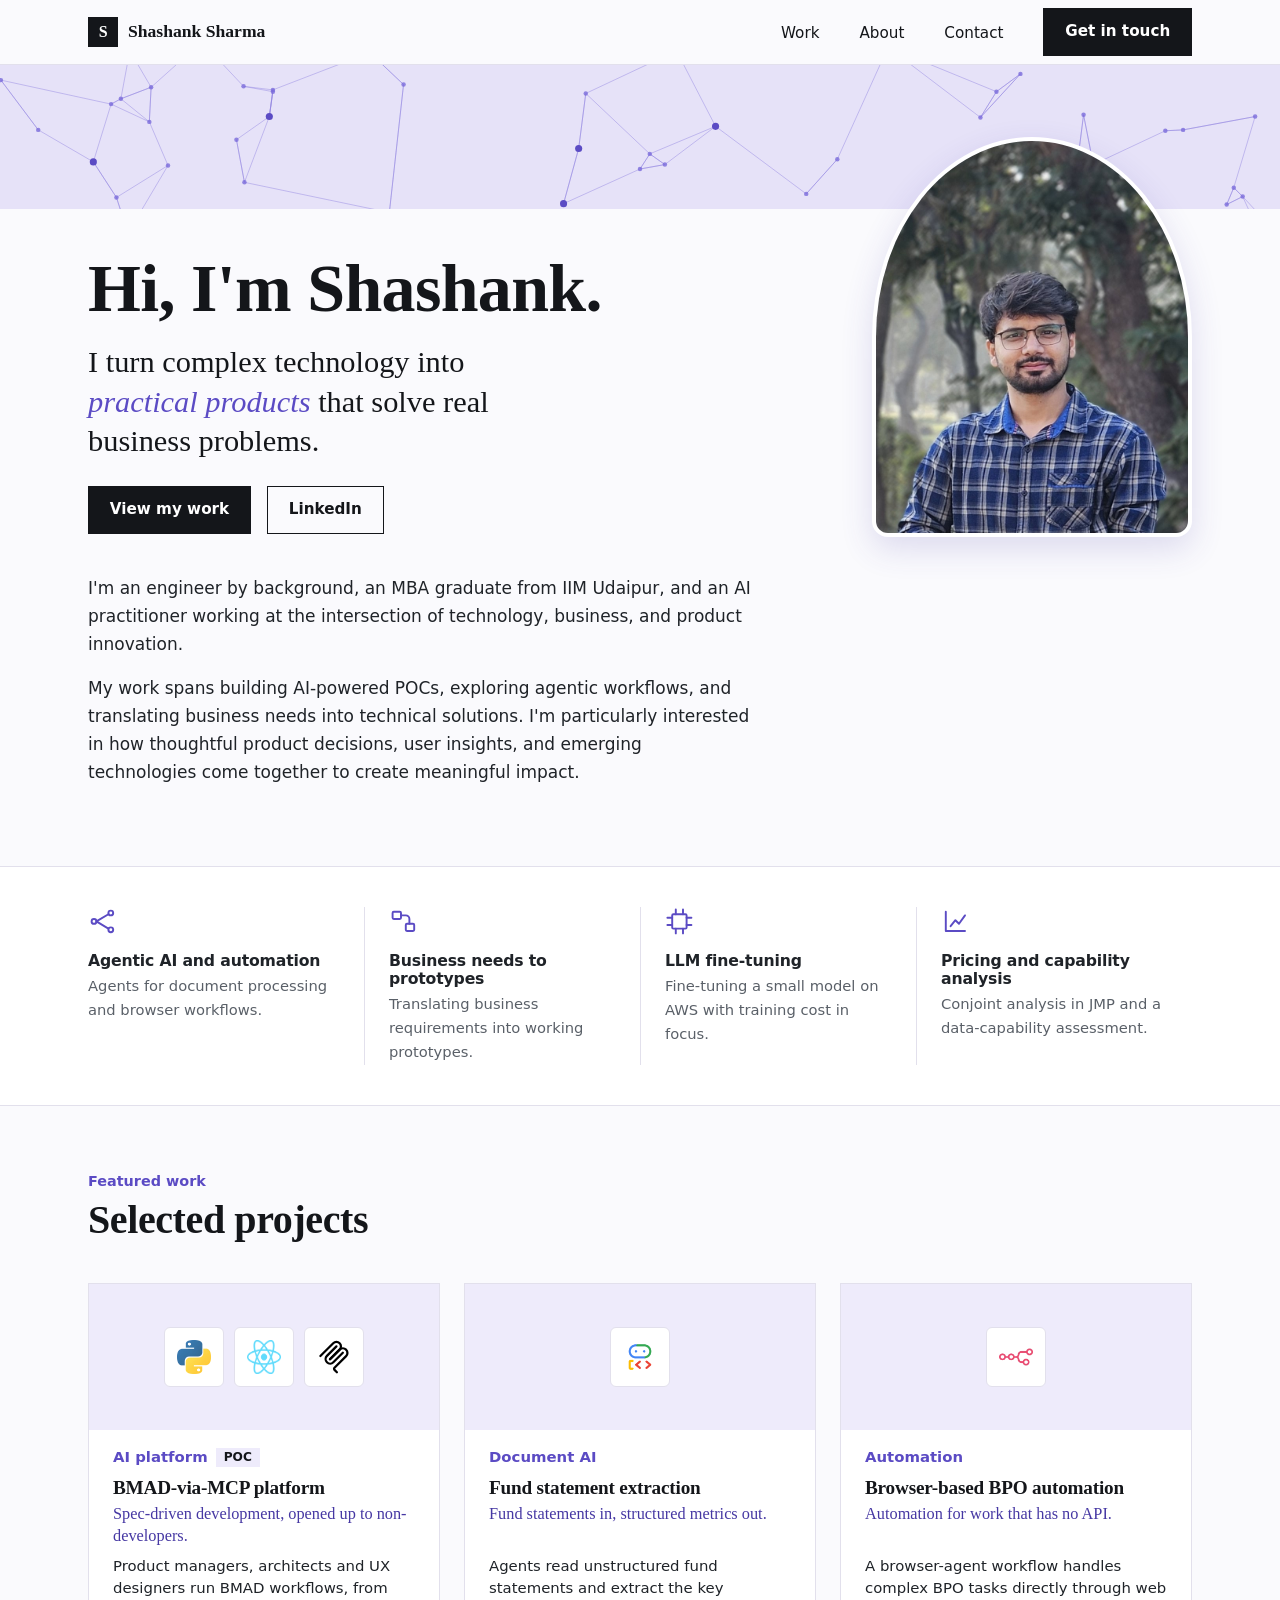
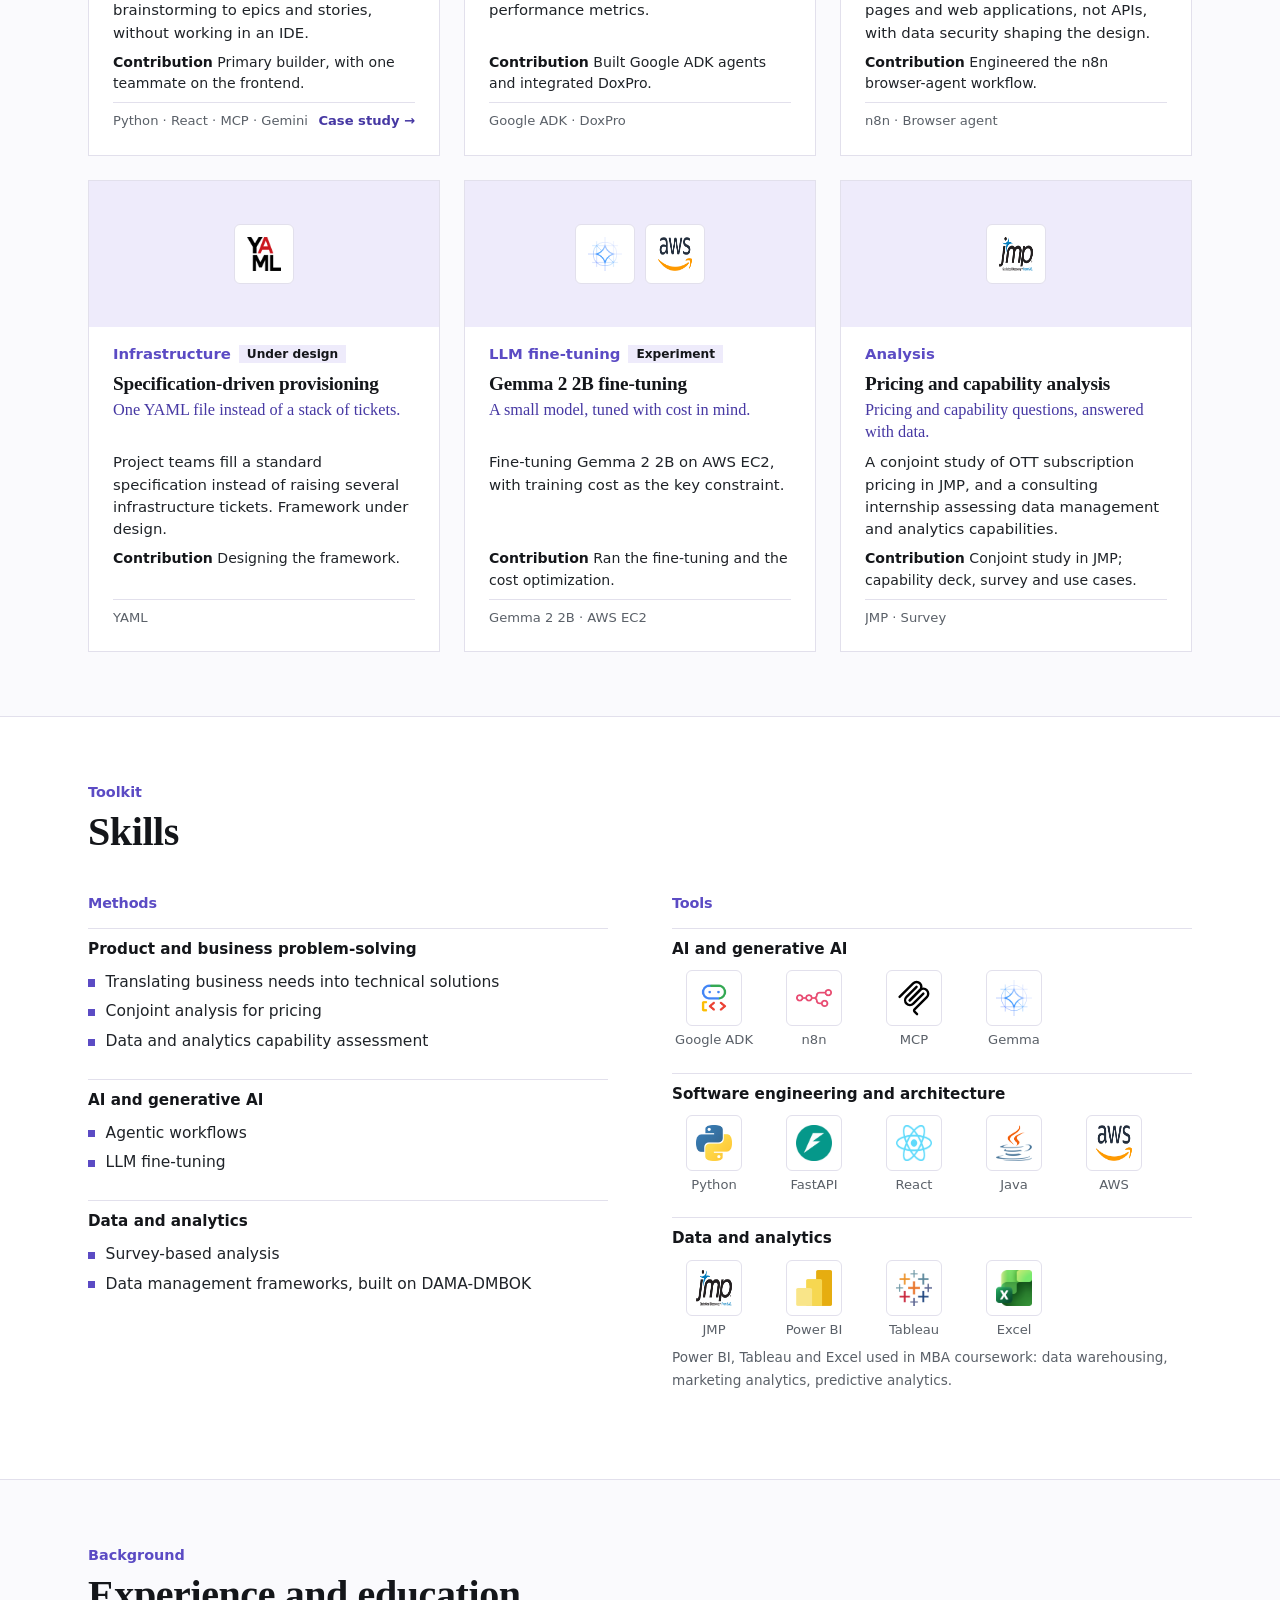
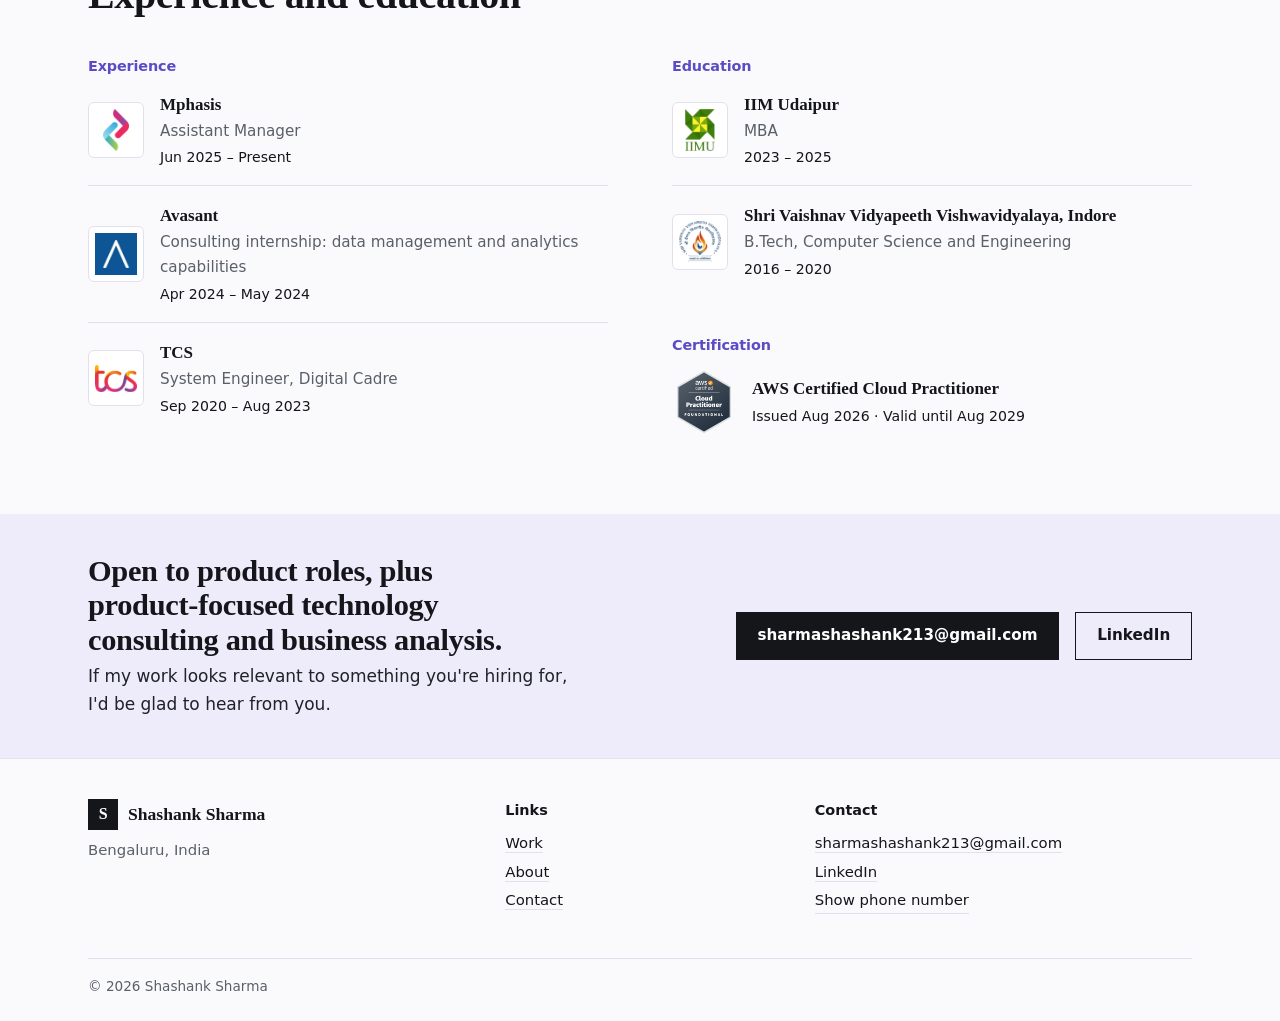
==== commit 8230c2c9: "Added BMAD project page" ====
--- a/index.html
+++ b/index.html
@@ -27,17 +27,17 @@
 </section>
 <section class="focus"><div class="wrap"><ul>
   <li><svg viewBox="0 0 24 24" fill="none" stroke="currentColor" stroke-width="1.6" stroke-linecap="round" stroke-linejoin="round" aria-hidden="true"><circle cx="5" cy="12" r="2"/><circle cx="19" cy="5" r="2"/><circle cx="19" cy="19" r="2"/><path d="M7 12l10-6M7 12l10 6"/></svg><h3>Agentic AI and automation</h3><p>Agents for document processing and browser workflows.</p></li>
-  <li><svg viewBox="0 0 24 24" fill="none" stroke="currentColor" stroke-width="1.6" stroke-linecap="round" stroke-linejoin="round" aria-hidden="true"><rect x="3" y="4" width="7" height="6" rx="1"/><rect x="14" y="14" width="7" height="6" rx="1"/><path d="M10 7h4a3 3 0 013 3v4"/></svg><h3>From need to solution</h3><p>Translating business requirements into working prototypes.</p></li>
+  <li><svg viewBox="0 0 24 24" fill="none" stroke="currentColor" stroke-width="1.6" stroke-linecap="round" stroke-linejoin="round" aria-hidden="true"><rect x="3" y="4" width="7" height="6" rx="1"/><rect x="14" y="14" width="7" height="6" rx="1"/><path d="M10 7h4a3 3 0 013 3v4"/></svg><h3>Business needs to prototypes</h3><p>Translating business requirements into working prototypes.</p></li>
   <li><svg viewBox="0 0 24 24" fill="none" stroke="currentColor" stroke-width="1.6" stroke-linecap="round" stroke-linejoin="round" aria-hidden="true"><rect x="6" y="6" width="12" height="12" rx="1"/><path d="M9 2v4M15 2v4M9 18v4M15 18v4M2 9h4M2 15h4M18 9h4M18 15h4"/></svg><h3>LLM fine-tuning</h3><p>Fine-tuning a small model on AWS with training cost in focus.</p></li>
   <li><svg viewBox="0 0 24 24" fill="none" stroke="currentColor" stroke-width="1.6" stroke-linecap="round" stroke-linejoin="round" aria-hidden="true"><path d="M4 20V4M4 20h16"/><path d="M8 16l4-5 3 3 5-7"/></svg><h3>Pricing and capability analysis</h3><p>Conjoint analysis in JMP and a data-capability assessment.</p></li>
 </ul></div></section>
 <section class="section" id="work"><div class="wrap">
   <p class="eyebrow">Featured work</p><h2>Selected projects</h2>
-  <div class="cards"><article class="card"><div class="card-visual"><span class="lg"><img src="assets/img/tool-mcp.svg" alt="" width="34" height="34" loading="lazy"></span><span class="lg"><img src="assets/img/tool-jira.svg" alt="" width="34" height="34" loading="lazy"></span><span class="lg"><img src="assets/img/tool-teams.png" alt="" width="34" height="34" loading="lazy"></span></div><div class="card-body"><p class="kicker">AI platform<span class="status">POC</span></p><h3>BMAD-via-MCP platform</h3><p class="hook">Spec-driven development, opened up to non-developers.</p><p class="summary">Product managers, architects and UX designers run BMAD workflows, from brainstorming to epics and stories, without working in an IDE.</p><p class="contrib"><span>Contribution</span> Primary builder, with one teammate. Jira and Teams connected.</p><p class="built">MCP · BMAD · Jira · Teams</p></div></article><article class="card"><div class="card-visual"><span class="lg"><img src="assets/img/tool-google-adk.png" alt="" width="34" height="34" loading="lazy"></span></div><div class="card-body"><p class="kicker">Document AI</p><h3>Fund statement extraction</h3><p class="hook">Fund statements in, structured metrics out.</p><p class="summary">Agents read unstructured fund statements and extract the key performance metrics.</p><p class="contrib"><span>Contribution</span> Built Google ADK agents and integrated DoxPro.</p><p class="built">Google ADK · DoxPro</p></div></article><article class="card"><div class="card-visual"><span class="lg"><img src="assets/img/tool-n8n.webp" alt="" width="34" height="34" loading="lazy"></span></div><div class="card-body"><p class="kicker">Automation</p><h3>Browser-based BPO automation</h3><p class="hook">Automation for work that has no API.</p><p class="summary">A browser-agent workflow handles complex BPO tasks through the interface, with data security shaping the design.</p><p class="contrib"><span>Contribution</span> Engineered the n8n browser-agent workflow.</p><p class="built">n8n · Browser agent</p></div></article><article class="card"><div class="card-visual"><span class="lg"><img src="assets/img/tool-yaml.png" alt="" width="34" height="34" loading="lazy"></span></div><div class="card-body"><p class="kicker">Infrastructure<span class="status">Under design</span></p><h3>Specification-driven provisioning</h3><p class="hook">One YAML file instead of a stack of tickets.</p><p class="summary">Project teams fill a standard specification instead of raising several infrastructure tickets. Framework under design.</p><p class="contrib"><span>Contribution</span> Designing the framework.</p><p class="built">YAML</p></div></article><article class="card"><div class="card-visual"><span class="lg"><img src="assets/img/tool-gemma.png" alt="" width="34" height="34" loading="lazy"></span><span class="lg"><img src="assets/img/tool-aws.webp" alt="" width="34" height="34" loading="lazy"></span></div><div class="card-body"><p class="kicker">LLM fine-tuning<span class="status">Experiment</span></p><h3>Gemma 2 2B fine-tuning</h3><p class="hook">A small model, tuned with cost in mind.</p><p class="summary">Fine-tuning Gemma 2 2B on AWS EC2, with training cost as the key constraint.</p><p class="contrib"><span>Contribution</span> Ran the fine-tuning and the cost optimization.</p><p class="built">Gemma 2 2B · AWS EC2</p></div></article><article class="card"><div class="card-visual"><span class="lg"><img src="assets/img/tool-jmp.png" alt="" width="34" height="34" loading="lazy"></span></div><div class="card-body"><p class="kicker">Analysis</p><h3>Pricing and capability analysis</h3><p class="hook">Pricing and capability questions, answered with data.</p><p class="summary">A conjoint study of OTT subscription pricing in JMP, and a consulting internship assessing data management and analytics capabilities.</p><p class="contrib"><span>Contribution</span> Conjoint study in JMP; capability deck, survey and use cases.</p><p class="built">JMP · Survey</p></div></article></div>
+  <div class="cards"><article class="card"><div class="card-visual"><span class="lg"><img src="assets/img/tool-python.webp" alt="" width="34" height="34" loading="lazy"></span><span class="lg"><img src="assets/img/tool-react.png" alt="" width="34" height="34" loading="lazy"></span><span class="lg"><img src="assets/img/tool-mcp.svg" alt="" width="34" height="34" loading="lazy"></span></div><div class="card-body"><p class="kicker">AI platform<span class="status">POC</span></p><h3><a class="card-link" href="projects/bmad-via-mcp.html">BMAD-via-MCP platform</a></h3><p class="hook">Spec-driven development, opened up to non-developers.</p><p class="summary">Product managers, architects and UX designers run BMAD workflows, from brainstorming to epics and stories, without working in an IDE.</p><p class="contrib"><span>Contribution</span> Primary builder, with one teammate on the frontend.</p><p class="built"><span>Python · React · MCP · Gemini</span><span class="go">Case study →</span></p></div></article><article class="card"><div class="card-visual"><span class="lg"><img src="assets/img/tool-google-adk.png" alt="" width="34" height="34" loading="lazy"></span></div><div class="card-body"><p class="kicker">Document AI</p><h3>Fund statement extraction</h3><p class="hook">Fund statements in, structured metrics out.</p><p class="summary">Agents read unstructured fund statements and extract the key performance metrics.</p><p class="contrib"><span>Contribution</span> Built Google ADK agents and integrated DoxPro.</p><p class="built">Google ADK · DoxPro</p></div></article><article class="card"><div class="card-visual"><span class="lg"><img src="assets/img/tool-n8n.webp" alt="" width="34" height="34" loading="lazy"></span></div><div class="card-body"><p class="kicker">Automation</p><h3>Browser-based BPO automation</h3><p class="hook">Automation for work that has no API.</p><p class="summary">A browser-agent workflow handles complex BPO tasks directly through web pages and web applications, not APIs, with data security shaping the design.</p><p class="contrib"><span>Contribution</span> Engineered the n8n browser-agent workflow.</p><p class="built">n8n · Browser agent</p></div></article><article class="card"><div class="card-visual"><span class="lg"><img src="assets/img/tool-yaml.png" alt="" width="34" height="34" loading="lazy"></span></div><div class="card-body"><p class="kicker">Infrastructure<span class="status">Under design</span></p><h3>Specification-driven provisioning</h3><p class="hook">One YAML file instead of a stack of tickets.</p><p class="summary">Project teams fill a standard specification instead of raising several infrastructure tickets. Framework under design.</p><p class="contrib"><span>Contribution</span> Designing the framework.</p><p class="built">YAML</p></div></article><article class="card"><div class="card-visual"><span class="lg"><img src="assets/img/tool-gemma.png" alt="" width="34" height="34" loading="lazy"></span><span class="lg"><img src="assets/img/tool-aws.webp" alt="" width="34" height="34" loading="lazy"></span></div><div class="card-body"><p class="kicker">LLM fine-tuning<span class="status">Experiment</span></p><h3>Gemma 2 2B fine-tuning</h3><p class="hook">A small model, tuned with cost in mind.</p><p class="summary">Fine-tuning Gemma 2 2B on AWS EC2, with training cost as the key constraint.</p><p class="contrib"><span>Contribution</span> Ran the fine-tuning and the cost optimization.</p><p class="built">Gemma 2 2B · AWS EC2</p></div></article><article class="card"><div class="card-visual"><span class="lg"><img src="assets/img/tool-jmp.png" alt="" width="34" height="34" loading="lazy"></span></div><div class="card-body"><p class="kicker">Analysis</p><h3>Pricing and capability analysis</h3><p class="hook">Pricing and capability questions, answered with data.</p><p class="summary">A conjoint study of OTT subscription pricing in JMP, and a consulting internship assessing data management and analytics capabilities.</p><p class="contrib"><span>Contribution</span> Conjoint study in JMP; capability deck, survey and use cases.</p><p class="built">JMP · Survey</p></div></article></div>
 </div></section>
-<section class="section alt" id="skills"><div class="wrap"><p class="eyebrow">Toolkit</p><h2>Skills</h2><div class="skills"><div><h3>Methods</h3><div class="sk-block"><h4>Product and business problem-solving</h4><ul class="methods"><li>Translating business needs into technical solutions</li><li>Conjoint analysis for pricing</li><li>Data and analytics capability assessment</li></ul></div><div class="sk-block"><h4>AI and generative AI</h4><ul class="methods"><li>Agentic workflows</li><li>LLM fine-tuning</li></ul></div><div class="sk-block"><h4>Data and analytics</h4><ul class="methods"><li>Survey-based analysis</li><li>Data management frameworks</li></ul></div></div><div><h3>Tools</h3><div class="sk-block"><h4>AI and generative AI</h4><ul class="tools"><li class="tool"><span class="tool-ic"><img src="assets/img/tool-google-adk.png" alt="" width="40" height="40" loading="lazy"></span><span class="tool-n">Google ADK</span></li><li class="tool"><span class="tool-ic"><img src="assets/img/tool-n8n.webp" alt="" width="40" height="40" loading="lazy"></span><span class="tool-n">n8n</span></li><li class="tool"><span class="tool-ic"><img src="assets/img/tool-mcp.svg" alt="" width="40" height="40" loading="lazy"></span><span class="tool-n">MCP</span></li><li class="tool"><span class="tool-ic"><img src="assets/img/tool-gemma.png" alt="" width="40" height="40" loading="lazy"></span><span class="tool-n">Gemma</span></li></ul></div><div class="sk-block"><h4>Software engineering and architecture</h4><ul class="tools"><li class="tool"><span class="tool-ic"><img src="assets/img/tool-python.webp" alt="" width="40" height="40" loading="lazy"></span><span class="tool-n">Python</span></li><li class="tool"><span class="tool-ic"><img src="assets/img/tool-fastapi.png" alt="" width="40" height="40" loading="lazy"></span><span class="tool-n">FastAPI</span></li><li class="tool"><span class="tool-ic"><img src="assets/img/tool-java.png" alt="" width="40" height="40" loading="lazy"></span><span class="tool-n">Java</span></li><li class="tool"><span class="tool-ic"><img src="assets/img/tool-aws.webp" alt="" width="40" height="40" loading="lazy"></span><span class="tool-n">AWS</span></li></ul></div><div class="sk-block"><h4>Data and analytics</h4><ul class="tools"><li class="tool"><span class="tool-ic"><img src="assets/img/tool-jmp.png" alt="" width="40" height="40" loading="lazy"></span><span class="tool-n">JMP</span></li><li class="tool"><span class="tool-ic"><img src="assets/img/tool-power-bi.png" alt="" width="40" height="40" loading="lazy"></span><span class="tool-n">Power BI</span></li><li class="tool"><span class="tool-ic"><img src="assets/img/tool-tableau.png" alt="" width="40" height="40" loading="lazy"></span><span class="tool-n">Tableau</span></li><li class="tool"><span class="tool-ic"><img src="assets/img/tool-excel.png" alt="" width="40" height="40" loading="lazy"></span><span class="tool-n">Excel</span></li></ul><p class="sk-note">Power BI, Tableau and Excel used in MBA coursework: data warehousing, marketing analytics, predictive analytics.</p></div></div></div></div></section>
+<section class="section alt" id="skills"><div class="wrap"><p class="eyebrow">Toolkit</p><h2>Skills</h2><div class="skills"><div><h3>Methods</h3><div class="sk-block"><h4>Product and business problem-solving</h4><ul class="methods"><li>Translating business needs into technical solutions</li><li>Conjoint analysis for pricing</li><li>Data and analytics capability assessment</li></ul></div><div class="sk-block"><h4>AI and generative AI</h4><ul class="methods"><li>Agentic workflows</li><li>LLM fine-tuning</li></ul></div><div class="sk-block"><h4>Data and analytics</h4><ul class="methods"><li>Survey-based analysis</li><li>Data management frameworks, built on DAMA-DMBOK</li></ul></div></div><div><h3>Tools</h3><div class="sk-block"><h4>AI and generative AI</h4><ul class="tools"><li class="tool"><span class="tool-ic"><img src="assets/img/tool-google-adk.png" alt="" width="40" height="40" loading="lazy"></span><span class="tool-n">Google ADK</span></li><li class="tool"><span class="tool-ic"><img src="assets/img/tool-n8n.webp" alt="" width="40" height="40" loading="lazy"></span><span class="tool-n">n8n</span></li><li class="tool"><span class="tool-ic"><img src="assets/img/tool-mcp.svg" alt="" width="40" height="40" loading="lazy"></span><span class="tool-n">MCP</span></li><li class="tool"><span class="tool-ic"><img src="assets/img/tool-gemma.png" alt="" width="40" height="40" loading="lazy"></span><span class="tool-n">Gemma</span></li></ul></div><div class="sk-block"><h4>Software engineering and architecture</h4><ul class="tools"><li class="tool"><span class="tool-ic"><img src="assets/img/tool-python.webp" alt="" width="40" height="40" loading="lazy"></span><span class="tool-n">Python</span></li><li class="tool"><span class="tool-ic"><img src="assets/img/tool-fastapi.png" alt="" width="40" height="40" loading="lazy"></span><span class="tool-n">FastAPI</span></li><li class="tool"><span class="tool-ic"><img src="assets/img/tool-react.png" alt="" width="40" height="40" loading="lazy"></span><span class="tool-n">React</span></li><li class="tool"><span class="tool-ic"><img src="assets/img/tool-java.png" alt="" width="40" height="40" loading="lazy"></span><span class="tool-n">Java</span></li><li class="tool"><span class="tool-ic"><img src="assets/img/tool-aws.webp" alt="" width="40" height="40" loading="lazy"></span><span class="tool-n">AWS</span></li></ul></div><div class="sk-block"><h4>Data and analytics</h4><ul class="tools"><li class="tool"><span class="tool-ic"><img src="assets/img/tool-jmp.png" alt="" width="40" height="40" loading="lazy"></span><span class="tool-n">JMP</span></li><li class="tool"><span class="tool-ic"><img src="assets/img/tool-power-bi.png" alt="" width="40" height="40" loading="lazy"></span><span class="tool-n">Power BI</span></li><li class="tool"><span class="tool-ic"><img src="assets/img/tool-tableau.png" alt="" width="40" height="40" loading="lazy"></span><span class="tool-n">Tableau</span></li><li class="tool"><span class="tool-ic"><img src="assets/img/tool-excel.png" alt="" width="40" height="40" loading="lazy"></span><span class="tool-n">Excel</span></li></ul><p class="sk-note">Power BI, Tableau and Excel used in MBA coursework: data warehousing, marketing analytics, predictive analytics.</p></div></div></div></div></section>
 <section class="section" id="about"><div class="wrap"><p class="eyebrow">Background</p><h2>Experience and education</h2><div class="about"><div><h3 class="tl-head">Experience</h3><ul class="timeline"><li><span class="logo img"><img src="assets/img/org-mphasis.png" alt="" width="48" height="48" loading="lazy"></span><div class="t-body"><strong>Mphasis</strong><span>Assistant Manager</span><span class="when">Jun 2025 – Present</span></div></li><li><span class="logo img"><img src="assets/img/org-avasant.png" alt="" width="48" height="48" loading="lazy"></span><div class="t-body"><strong>Avasant</strong><span>Consulting internship: data management and analytics capabilities</span><span class="when">Apr 2024 – May 2024</span></div></li><li><span class="logo img"><img src="assets/img/org-tcs.png" alt="" width="48" height="48" loading="lazy"></span><div class="t-body"><strong>TCS</strong><span>System Engineer, Digital Cadre</span><span class="when">Sep 2020 – Aug 2023</span></div></li></ul></div><div><h3 class="tl-head">Education</h3><ul class="timeline"><li><span class="logo img"><img src="assets/img/org-iim-udaipur.png" alt="" width="48" height="48" loading="lazy"></span><div class="t-body"><strong>IIM Udaipur</strong><span>MBA</span><span class="when">2023 – 2025</span></div></li><li><span class="logo img"><img src="assets/img/org-svvv.png" alt="" width="48" height="48" loading="lazy"></span><div class="t-body"><strong>Shri Vaishnav Vidyapeeth Vishwavidyalaya, Indore</strong><span>B.Tech, Computer Science and Engineering</span><span class="when">2016 – 2020</span></div></li></ul><h3 class="tl-head">Certification</h3><ul class="timeline"><li><span class="logo badge"><img src="assets/img/aws-ccp.png" alt="AWS Certified Cloud Practitioner badge" width="64" height="64" loading="lazy"></span><div class="t-body"><strong>AWS Certified Cloud Practitioner</strong><span class="when">Issued Aug 2026 · Valid until Aug 2029</span></div></li></ul></div></div></div></section>
-<section class="cta" id="contact"><div class="wrap"><div><h2>Open to product and product-oriented technology roles.</h2><p>If my work looks relevant to something you're hiring for, I'd be glad to hear from you.</p></div><div class="btns"><a class="btn dark" href="mailto:sharmashashank213@gmail.com">sharmashashank213@gmail.com</a><a class="btn" href="https://www.linkedin.com/in/shashank-sharma-iimu/" rel="noopener">LinkedIn</a></div></div></section>
+<section class="cta" id="contact"><div class="wrap"><div><h2>Open to product roles, plus product-focused technology consulting and business analysis.</h2><p>If my work looks relevant to something you're hiring for, I'd be glad to hear from you.</p></div><div class="btns"><a class="btn dark" href="mailto:sharmashashank213@gmail.com">sharmashashank213@gmail.com</a><a class="btn" href="https://www.linkedin.com/in/shashank-sharma-iimu/" rel="noopener">LinkedIn</a></div></div></section>
 </main>
 <footer class="site-footer"><div class="wrap foot">
   <div><a class="brand" href="#top"><span class="mark" aria-hidden="true">S</span>Shashank Sharma</a><p>Bengaluru, India</p></div>
--- a/assets/css/components.css
+++ b/assets/css/components.css
@@ -109,3 +109,80 @@
 .sr-only{position:absolute;width:1px;height:1px;overflow:hidden;clip:rect(0 0 0 0);white-space:nowrap}
 .tag{font-size:.85rem;font-weight:600;color:var(--accent);background:var(--accent-t);padding:.1rem .6rem}
 .cs-body section{margin-top:var(--s5)}.cs-body h2{font-size:1.5rem;margin-bottom:var(--s2)}
+
+/* case-study page */
+.cs-hero{background:var(--accent-t);padding:var(--s6) 0 var(--s5);border-bottom:1px solid var(--line)}
+.cs-hero .crumb{font-size:.9rem;margin:0 0 var(--s3)}.cs-hero .crumb a{color:var(--accent-d)}
+.cs-hero h1{font-size:clamp(2rem,4.4vw,3.1rem);margin-bottom:var(--s3)}
+.cs-lede{font-family:var(--serif);font-size:clamp(1.15rem,2.2vw,1.45rem);line-height:1.4;max-width:56ch;color:var(--ink);margin:0}
+.cs-meta{display:grid;grid-template-columns:repeat(3,1fr);gap:var(--s4);margin:var(--s5) 0 0}
+@media (max-width:760px){.cs-meta{grid-template-columns:1fr}}
+.cs-meta dt{font-size:.82rem;font-weight:700;color:var(--accent-d);margin-bottom:var(--s1)}.cs-meta dd{margin:0;font-size:.97rem}
+.cs-main{padding:var(--s5) 0 var(--s6)}
+.cs-main section{max-width:50rem}
+.cs-main section{margin-top:var(--s5)}
+.cs-main h2{font-size:1.6rem;margin-bottom:var(--s3)}
+.cs-main ul.plain{margin:0 0 var(--s3);padding-left:1.2rem}.cs-main ul.plain li{margin-bottom:var(--s1)}
+.wf{list-style:none;margin:var(--s3) 0;padding:0;display:grid;grid-template-columns:repeat(3,1fr);gap:var(--s2)}
+@media (max-width:640px){.wf{grid-template-columns:1fr 1fr}}
+.wf li{background:#fff;border:1px solid var(--line);border-left:3px solid var(--accent);padding:var(--s2) var(--s3);font-weight:600;font-size:.95rem}
+
+/* wide architecture diagram */
+.diagram-wide{margin:var(--s4) 0 0;overflow-x:auto;border:1px solid var(--line);background:#fff;padding:var(--s3)}
+.diagram-wide svg{display:block;min-width:900px;width:100%;height:auto}
+.diagram-wide figcaption{font-size:.85rem;color:var(--muted);margin-top:var(--s2);position:sticky;left:0}
+.cs-main .wrap>figure,.cs-main .diagram-wide{max-width:none}
+.ad-box{fill:#fff;stroke:var(--ink);stroke-width:1.4}.ad-tint{fill:var(--accent-t);stroke:var(--accent);stroke-width:1.4}
+.ad-dark{fill:var(--ink)}.ad-cont{fill:none;stroke:var(--accent);stroke-width:1.6;stroke-dasharray:6 4}
+.ad-t{font:700 13px var(--sans);fill:var(--ink)}.ad-s{font:11.5px var(--sans);fill:#3b4048}
+.ad-tw{font:700 13px var(--sans);fill:#fff}.ad-sw{font:11.5px var(--sans);fill:#dcdbe8}
+.ad-lab{font:700 11.5px var(--sans);fill:var(--accent-d)}.ad-note{font:11px var(--sans);fill:var(--muted)}
+.ad-big{font:700 24px var(--sans);fill:var(--ink)}.ad-ar{stroke:var(--ink);stroke-width:1.4;fill:none}
+/* stretched card link */
+.card{position:relative}
+.card-link{color:inherit;text-decoration:none}.card-link::after{content:"";position:absolute;inset:0}
+.card-link:hover{color:var(--accent-d)}.card-link:focus-visible{outline:none}.card-link:focus-visible::after{outline:2px solid var(--accent);outline-offset:2px}
+.card .built{display:flex;justify-content:space-between;gap:var(--s2)}.card .built .go{color:var(--accent-d);font-weight:600;white-space:nowrap}
+.cs-main section.wide{max-width:none}
+.ad-lbl{font:11px var(--sans);fill:var(--muted);paint-order:stroke;stroke:#fff;stroke-width:5px;stroke-linejoin:round}
+
+/* case study v2: use the full width */
+.cs-hero-grid{display:grid;grid-template-columns:1.2fr .8fr;gap:var(--s5);align-items:start}
+@media (max-width:900px){.cs-hero-grid{grid-template-columns:1fr}}
+.cs-meta{grid-template-columns:1fr 1fr;margin-top:var(--s4)}
+@media (max-width:560px){.cs-meta{grid-template-columns:1fr}}
+.runflow{background:#fff;border:1px solid var(--line);padding:var(--s4);box-shadow:0 8px 24px rgba(70,56,163,.08)}
+.runflow h2{font-size:1.15rem;margin:0 0 var(--s3)}
+.runflow ol{list-style:none;counter-reset:s;margin:0;padding:0}
+.runflow li{counter-increment:s;position:relative;padding:0 0 var(--s3) 2.4rem;font-size:.95rem;line-height:1.45}
+.runflow li:not(:last-child)::after{content:"";position:absolute;left:.82rem;top:1.7rem;bottom:.2rem;width:2px;background:var(--accent-t)}
+.runflow li::before{content:counter(s);position:absolute;left:0;top:0;width:1.75rem;height:1.75rem;border-radius:50%;background:var(--accent);color:#fff;font-weight:700;font-size:.85rem;display:grid;place-items:center}
+.runflow p{font-size:.88rem;color:var(--muted);margin:var(--s2) 0 0}
+.cs-main .wrap{max-width:var(--wrap)}
+.cs-main section{max-width:none}
+.cs-main p{max-width:62ch}
+.cs-intro p{max-width:78ch;font-size:1.08rem}
+.cs-grid2{display:grid;grid-template-columns:1fr 1fr;gap:var(--s5)}
+@media (max-width:820px){.cs-grid2{grid-template-columns:1fr;gap:0}}
+.cs-cards3{display:grid;grid-template-columns:repeat(3,1fr);gap:var(--s3);margin:var(--s3) 0 var(--s4)}
+.cs-cards2{display:grid;grid-template-columns:repeat(2,1fr);gap:var(--s3);margin:var(--s3) 0}
+@media (max-width:820px){.cs-cards3,.cs-cards2{grid-template-columns:1fr}}
+.info{background:#fff;border:1px solid var(--line);border-top:3px solid var(--accent);padding:var(--s3) var(--s4)}
+.info h3{font-family:var(--sans);font-size:1rem;font-weight:700;color:var(--ink);margin:0 0 var(--s1)}
+.info p{margin:0;font-size:.95rem}
+.cs-main .wf{max-width:48rem}
+
+/* chips (case-study stack), breadcrumb, back button, responsive diagram */
+.chips{display:flex;flex-wrap:wrap;gap:var(--s2);list-style:none;margin:var(--s3) 0 0;padding:0}
+.chip{display:inline-flex;align-items:center;gap:.5rem;border:1px solid var(--line);background:#fff;padding:.15rem .7rem .15rem .2rem;font-size:.9rem}
+.chip b{display:grid;place-items:center;min-width:1.6rem;height:1.6rem;padding:0 .2rem;background:var(--ink);color:#fff;font-size:.66rem}
+.chip .ic{display:grid;place-items:center;width:1.6rem;height:1.6rem;background:#fff;border:1px solid var(--line)}
+.chip .ic img{max-width:1.15rem;max-height:1.15rem}
+.crumb{display:flex;flex-wrap:wrap;align-items:center;gap:.5rem;font-size:.88rem;margin:0 0 var(--s3)}
+.crumb a{color:var(--accent-d)}.crumb span[aria-hidden]{color:var(--muted)}.crumb [aria-current]{color:var(--ink);font-weight:600}
+.back{margin:var(--s6) 0 0;max-width:none}
+.diagram-wide{overflow:visible}
+.diagram-wide svg{display:block;width:100%;min-width:0;height:auto}
+.dflow{display:none;margin:0;padding-left:1.2rem}.dflow li{margin-bottom:var(--s2);font-size:.95rem}
+@media (max-width:899px){.diagram-wide svg{display:none}.dflow{display:block}}
+.cs-main section>.info{margin-top:var(--s4)}
